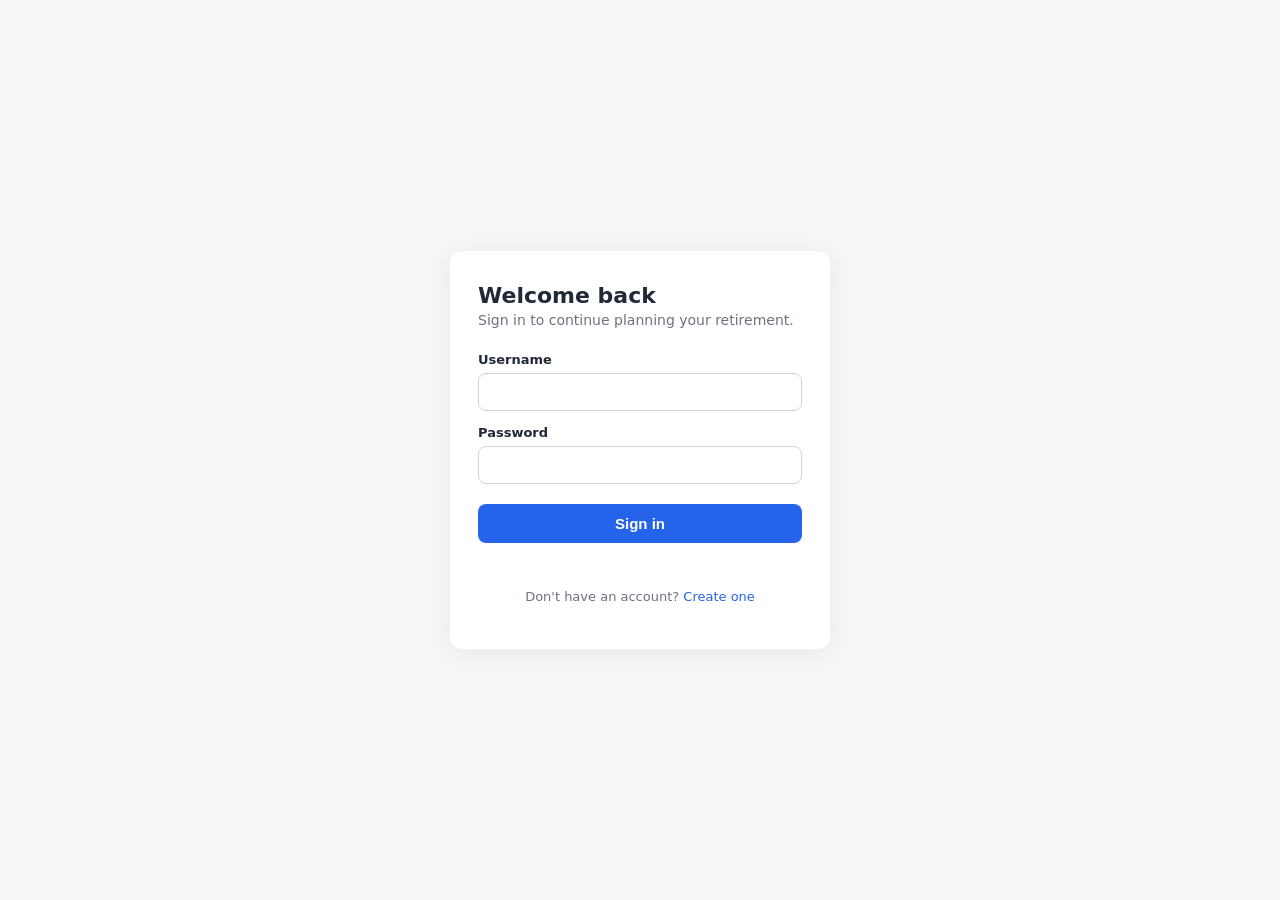
==== frontend/chat.html @ fe21340a "Initial deploy-ready state" ====
<!doctype html>
<html lang="en">
  <head>
    <meta charset="utf-8" />
    <title>Research Buddy · Retirement Chat</title>
    <link rel="stylesheet" href="styles.css" />
  </head>
  <body class="chat-page">
    <header class="topbar">
      <h1>Research Buddy</h1>
      <div>
        <span class="user" id="user-label"></span>
        <button id="logout">Sign out</button>
      </div>
    </header>

    <section class="layout">
      <div class="chat-pane">
        <div class="thread" id="thread"></div>
        <form class="composer" id="composer">
          <input
            id="message"
            placeholder="Type a message…"
            autocomplete="off"
            required
          />
          <button type="submit" id="send">Send</button>
        </form>
      </div>

      <aside class="side-panel">
        <div class="panel-card">
          <h2>Collected so far</h2>
          <ul class="collected-list" id="collected"></ul>
        </div>
        <div class="panel-card corpus-card" id="corpus-card" hidden>
          <h2>Retirement corpus</h2>
          <div class="corpus-amount" id="corpus-amount"></div>
          <div class="corpus-detail" id="corpus-future"></div>
          <div class="corpus-detail" id="corpus-period"></div>
          <div class="corpus-detail" id="corpus-real-rate"></div>
        </div>
      </aside>
    </section>

    <script src="app.js"></script>
    <script>
      Auth.requireSession();

      const userLabel = document.getElementById("user-label");
      const thread = document.getElementById("thread");
      const composer = document.getElementById("composer");
      const messageInput = document.getElementById("message");
      const sendBtn = document.getElementById("send");
      const collectedList = document.getElementById("collected");
      const corpusCard = document.getElementById("corpus-card");

      userLabel.textContent = `Signed in as ${Auth.username()}`;
      renderCollectedPanel(collectedList, null);

      document.getElementById("logout").addEventListener("click", () => {
        Auth.clear();
        window.location.href = "index.html";
      });

      function appendBubble(role, text) {
        const div = document.createElement("div");
        div.className = `bubble ${role}`;
        if (role === "assistant") {
          // Assistant messages may contain **bold**; render safely.
          div.innerHTML = formatBotHtml(text);
        } else {
          div.textContent = text;
        }
        thread.appendChild(div);
        thread.scrollTop = thread.scrollHeight;
      }

      function showCorpus(corpus) {
        if (!corpus) {
          corpusCard.hidden = true;
          return;
        }
        corpusCard.hidden = false;
        document.getElementById("corpus-amount").textContent =
          `₹ ${Number(corpus.corpus).toLocaleString("en-IN")}`;
        document.getElementById("corpus-future").textContent =
          `Future annual expense: ₹ ${Number(corpus.future_annual_expense).toLocaleString("en-IN")}`;
        document.getElementById("corpus-period").textContent =
          `Retirement period: ${corpus.retirement_period_years} years`;
        document.getElementById("corpus-real-rate").textContent =
          `Real rate of return: ${(Number(corpus.real_rate) * 100).toFixed(2)}%`;
      }

      let latestCollected = null;

      async function loadHistory() {
        try {
          const data = await apiGet(
            `/api/retirement/history?user_id=${Auth.userId()}`,
          );
          for (const msg of data.messages) {
            if (msg.role === "assistant") {
              const { collected, displayText } = parseCollected(msg.message);
              appendBubble("assistant", displayText || msg.message);
              if (collected) latestCollected = collected;
            } else {
              appendBubble(msg.role, msg.message);
            }
          }
          renderCollectedPanel(collectedList, latestCollected);
        } catch (err) {
          appendBubble("assistant", `Couldn't load history: ${err.message}`);
        }
      }

      composer.addEventListener("submit", async (e) => {
        e.preventDefault();
        const text = messageInput.value.trim();
        if (!text) return;
        appendBubble("user", text);
        messageInput.value = "";
        sendBtn.disabled = true;
        try {
          const data = await apiPost("/api/retirement/chat", {
            user_id: Auth.userId(),
            message: text,
          });
          const { collected, displayText } = parseCollected(data.bot_message);
          appendBubble("assistant", displayText || data.bot_message);
          if (collected) latestCollected = collected;
          renderCollectedPanel(collectedList, latestCollected);
          if (data.corpus) showCorpus(data.corpus);
        } catch (err) {
          appendBubble("assistant", `Error: ${err.message}`);
        } finally {
          sendBtn.disabled = false;
          messageInput.focus();
        }
      });

      loadHistory();
    </script>
  </body>
</html>
---- frontend/styles.css ----
* {
  box-sizing: border-box;
}

body {
  margin: 0;
  font-family: system-ui, -apple-system, "Segoe UI", Roboto, sans-serif;
  background: #f5f6f8;
  color: #1f2937;
}

/* ---------- Auth pages (login / signup) ---------- */

.auth-wrap {
  min-height: 100vh;
  display: flex;
  align-items: center;
  justify-content: center;
  padding: 24px;
}

.auth-card {
  background: #fff;
  padding: 32px 28px;
  border-radius: 12px;
  width: 100%;
  max-width: 380px;
  box-shadow: 0 4px 24px rgba(0, 0, 0, 0.06);
}

.auth-card h1 {
  margin: 0 0 4px;
  font-size: 22px;
}

.auth-card .sub {
  margin: 0 0 24px;
  color: #6b7280;
  font-size: 14px;
}

.auth-card label {
  display: block;
  font-size: 13px;
  font-weight: 600;
  margin: 14px 0 6px;
}

.auth-card input {
  width: 100%;
  padding: 10px 12px;
  border: 1px solid #d1d5db;
  border-radius: 8px;
  font-size: 14px;
}

.auth-card input:focus {
  outline: none;
  border-color: #2563eb;
  box-shadow: 0 0 0 3px rgba(37, 99, 235, 0.15);
}

.auth-card button {
  margin-top: 20px;
  width: 100%;
  padding: 11px;
  border: none;
  border-radius: 8px;
  background: #2563eb;
  color: #fff;
  font-size: 15px;
  font-weight: 600;
  cursor: pointer;
}

.auth-card button:hover {
  background: #1d4ed8;
}

.auth-card .switch {
  margin-top: 16px;
  text-align: center;
  font-size: 13px;
  color: #6b7280;
}

.auth-card .switch a {
  color: #2563eb;
  text-decoration: none;
}

.error {
  margin-top: 12px;
  color: #b91c1c;
  font-size: 13px;
  min-height: 18px;
}

/* ---------- Chat page ---------- */

.chat-page {
  min-height: 100vh;
  display: flex;
  flex-direction: column;
}

.topbar {
  background: #fff;
  border-bottom: 1px solid #e5e7eb;
  padding: 12px 20px;
  display: flex;
  align-items: center;
  justify-content: space-between;
}

.topbar h1 {
  margin: 0;
  font-size: 16px;
}

.topbar .user {
  font-size: 13px;
  color: #6b7280;
}

.topbar button {
  margin-left: 12px;
  background: none;
  border: 1px solid #d1d5db;
  padding: 6px 12px;
  border-radius: 6px;
  cursor: pointer;
  font-size: 13px;
}

.layout {
  flex: 1;
  display: grid;
  grid-template-columns: 1fr 320px;
  gap: 20px;
  padding: 20px;
  max-width: 1200px;
  width: 100%;
  margin: 0 auto;
}

.chat-pane {
  background: #fff;
  border-radius: 12px;
  display: flex;
  flex-direction: column;
  overflow: hidden;
  box-shadow: 0 2px 8px rgba(0, 0, 0, 0.04);
  min-height: 500px;
}

.thread {
  flex: 1;
  padding: 20px;
  overflow-y: auto;
  display: flex;
  flex-direction: column;
  gap: 12px;
}

.bubble {
  max-width: 80%;
  padding: 10px 14px;
  border-radius: 12px;
  font-size: 14px;
  line-height: 1.45;
  white-space: pre-wrap;
  word-wrap: break-word;
}

.bubble.user {
  align-self: flex-end;
  background: #2563eb;
  color: #fff;
  border-bottom-right-radius: 4px;
}

.bubble.assistant {
  align-self: flex-start;
  background: #f3f4f6;
  color: #111827;
  border-bottom-left-radius: 4px;
}

.composer {
  border-top: 1px solid #e5e7eb;
  padding: 12px;
  display: flex;
  gap: 8px;
}

.composer input {
  flex: 1;
  padding: 10px 12px;
  border: 1px solid #d1d5db;
  border-radius: 8px;
  font-size: 14px;
}

.composer input:focus {
  outline: none;
  border-color: #2563eb;
}

.composer button {
  padding: 0 18px;
  background: #2563eb;
  color: #fff;
  border: none;
  border-radius: 8px;
  font-weight: 600;
  cursor: pointer;
}

.composer button:disabled {
  background: #93c5fd;
  cursor: not-allowed;
}

/* ---------- Right panel ---------- */

.side-panel {
  display: flex;
  flex-direction: column;
  gap: 16px;
}

.panel-card {
  background: #fff;
  border-radius: 12px;
  padding: 16px;
  box-shadow: 0 2px 8px rgba(0, 0, 0, 0.04);
}

.panel-card h2 {
  margin: 0 0 12px;
  font-size: 14px;
  color: #374151;
  text-transform: uppercase;
  letter-spacing: 0.04em;
}

.collected-list {
  list-style: none;
  margin: 0;
  padding: 0;
}

.collected-list li {
  display: flex;
  justify-content: space-between;
  gap: 12px;
  padding: 6px 0;
  font-size: 13px;
  border-bottom: 1px solid #f3f4f6;
}

.collected-list li:last-child {
  border-bottom: none;
}

.collected-list .field-label {
  color: #6b7280;
}

.collected-list .field-value {
  color: #111827;
  font-weight: 600;
  text-align: right;
  max-width: 60%;
  overflow-wrap: anywhere;
}

.collected-list .pending .field-value {
  color: #9ca3af;
  font-weight: 400;
}

.corpus-card {
  background: #ecfdf5;
  border: 1px solid #a7f3d0;
}

.corpus-card h2 {
  color: #047857;
}

.corpus-amount {
  font-size: 22px;
  font-weight: 700;
  color: #065f46;
  margin: 4px 0 8px;
}

.corpus-detail {
  font-size: 12px;
  color: #047857;
  margin: 2px 0;
}
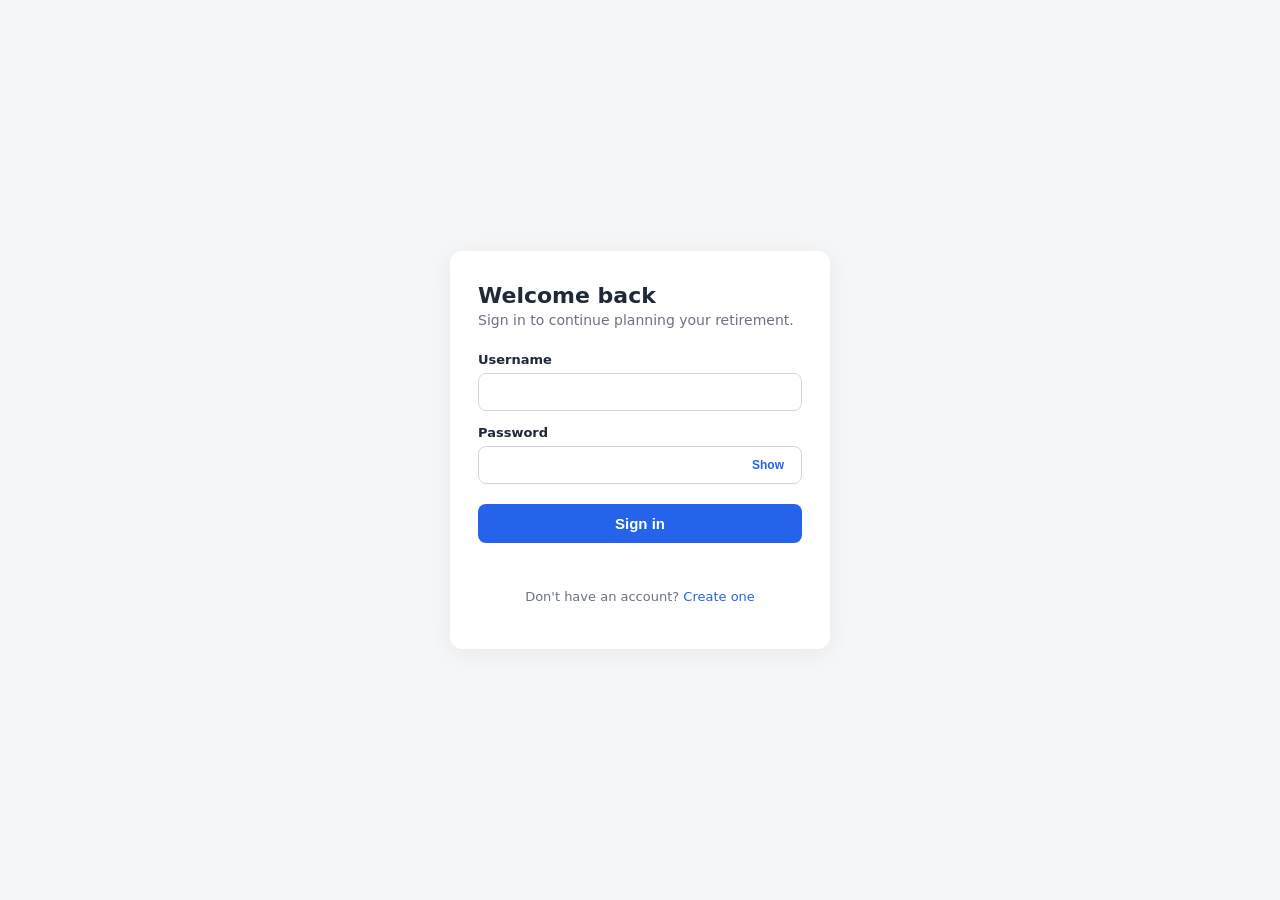
==== commit 1c5b5d52: "reformatted code" ====
--- a/frontend/chat.html
+++ b/frontend/chat.html
@@ -16,7 +16,13 @@
 
     <section class="layout">
       <div class="chat-pane">
-        <div class="thread" id="thread"></div>
+        <div class="thread" id="thread">
+          <div id="typing-indicator" class="bubble assistant typing" hidden>
+            <span class="dot"></span>
+            <span class="dot"></span>
+            <span class="dot"></span>
+          </div>
+        </div>
         <form class="composer" id="composer">
           <input
             id="message"
@@ -49,6 +55,7 @@
 
       const userLabel = document.getElementById("user-label");
       const thread = document.getElementById("thread");
+      const typingIndicator = document.getElementById("typing-indicator");
       const composer = document.getElementById("composer");
       const messageInput = document.getElementById("message");
       const sendBtn = document.getElementById("send");
@@ -92,6 +99,21 @@
           `Real rate of return: ${(Number(corpus.real_rate) * 100).toFixed(2)}%`;
       }
 
+      function showTyping() {
+        if (!typingIndicator) return;
+        
+        // Re-append the indicator to move it to the very bottom of the thread
+        thread.appendChild(typingIndicator); 
+        
+        typingIndicator.hidden = false;
+        thread.scrollTop = thread.scrollHeight;
+      }
+
+      function hideTyping() {
+        if (!typingIndicator) return;
+        typingIndicator.hidden = true;
+      }
+
       let latestCollected = null;
 
       async function loadHistory() {
@@ -121,6 +143,7 @@
         appendBubble("user", text);
         messageInput.value = "";
         sendBtn.disabled = true;
+        showTyping();
         try {
           const data = await apiPost("/api/retirement/chat", {
             user_id: Auth.userId(),
@@ -134,6 +157,7 @@
         } catch (err) {
           appendBubble("assistant", `Error: ${err.message}`);
         } finally {
+          hideTyping();
           sendBtn.disabled = false;
           messageInput.focus();
         }
--- a/frontend/styles.css
+++ b/frontend/styles.css
@@ -58,6 +58,36 @@
   outline: none;
   border-color: #2563eb;
   box-shadow: 0 0 0 3px rgba(37, 99, 235, 0.15);
+}
+
+/* Password field with show/hide toggle */
+.password-field {
+  position: relative;
+}
+
+.password-field input {
+  padding-right: 64px; /* leave room for the toggle button */
+}
+
+.password-field .toggle-password {
+  position: absolute;
+  top: 50%;
+  right: 8px;
+  transform: translateY(-50%);
+  margin: 0;
+  width: auto;
+  padding: 4px 10px;
+  background: transparent;
+  color: #2563eb;
+  border: none;
+  border-radius: 6px;
+  font-size: 12px;
+  font-weight: 600;
+  cursor: pointer;
+}
+
+.password-field .toggle-password:hover {
+  background: rgba(37, 99, 235, 0.08);
 }
 
 .auth-card button {
@@ -73,8 +103,32 @@
   cursor: pointer;
 }
 
-.auth-card button:hover {
+.auth-card button:hover:not(:disabled) {
   background: #1d4ed8;
+}
+
+.auth-card button:disabled {
+  background: #93c5fd;
+  cursor: not-allowed;
+}
+
+/* Loading spinner shown inside the submit button */
+.btn-spinner {
+  display: inline-block;
+  width: 14px;
+  height: 14px;
+  margin-right: 8px;
+  border: 2px solid rgba(255, 255, 255, 0.4);
+  border-top-color: #fff;
+  border-radius: 50%;
+  animation: btn-spin 0.7s linear infinite;
+  vertical-align: -2px;
+}
+
+@keyframes btn-spin {
+  to {
+    transform: rotate(360deg);
+  }
 }
 
 .auth-card .switch {
@@ -302,3 +356,44 @@
   color: #047857;
   margin: 2px 0;
 }
+
+/* Typing indicator (three animated dots) - unified below */
+
+/* Typing indicator inside chat thread */
+.bubble.typing {
+  max-width: 64px;
+  padding: 8px 10px;
+  border-radius: 12px;
+  display: flex;
+  gap: 6px;
+  align-items: center;
+  justify-content: center;
+}
+
+/* The native `hidden` attribute is just `display: none`, which any rule
+   that sets `display` will override. Force it back when hidden is set. */
+.bubble.typing[hidden] {
+  display: none;
+}
+
+.bubble.typing .dot {
+  width: 8px;
+  height: 8px;
+  border-radius: 50%;
+  background: #9ca3af;
+  display: inline-block;
+  animation: typing-bounce 1s infinite ease-in-out;
+}
+
+.bubble.typing .dot:nth-child(2) {
+  animation-delay: 0.12s;
+}
+
+.bubble.typing .dot:nth-child(3) {
+  animation-delay: 0.24s;
+}
+
+@keyframes typing-bounce {
+  0%, 80%, 100% { transform: translateY(0); opacity: 0.6; }
+  40% { transform: translateY(-6px); opacity: 1; }
+}
